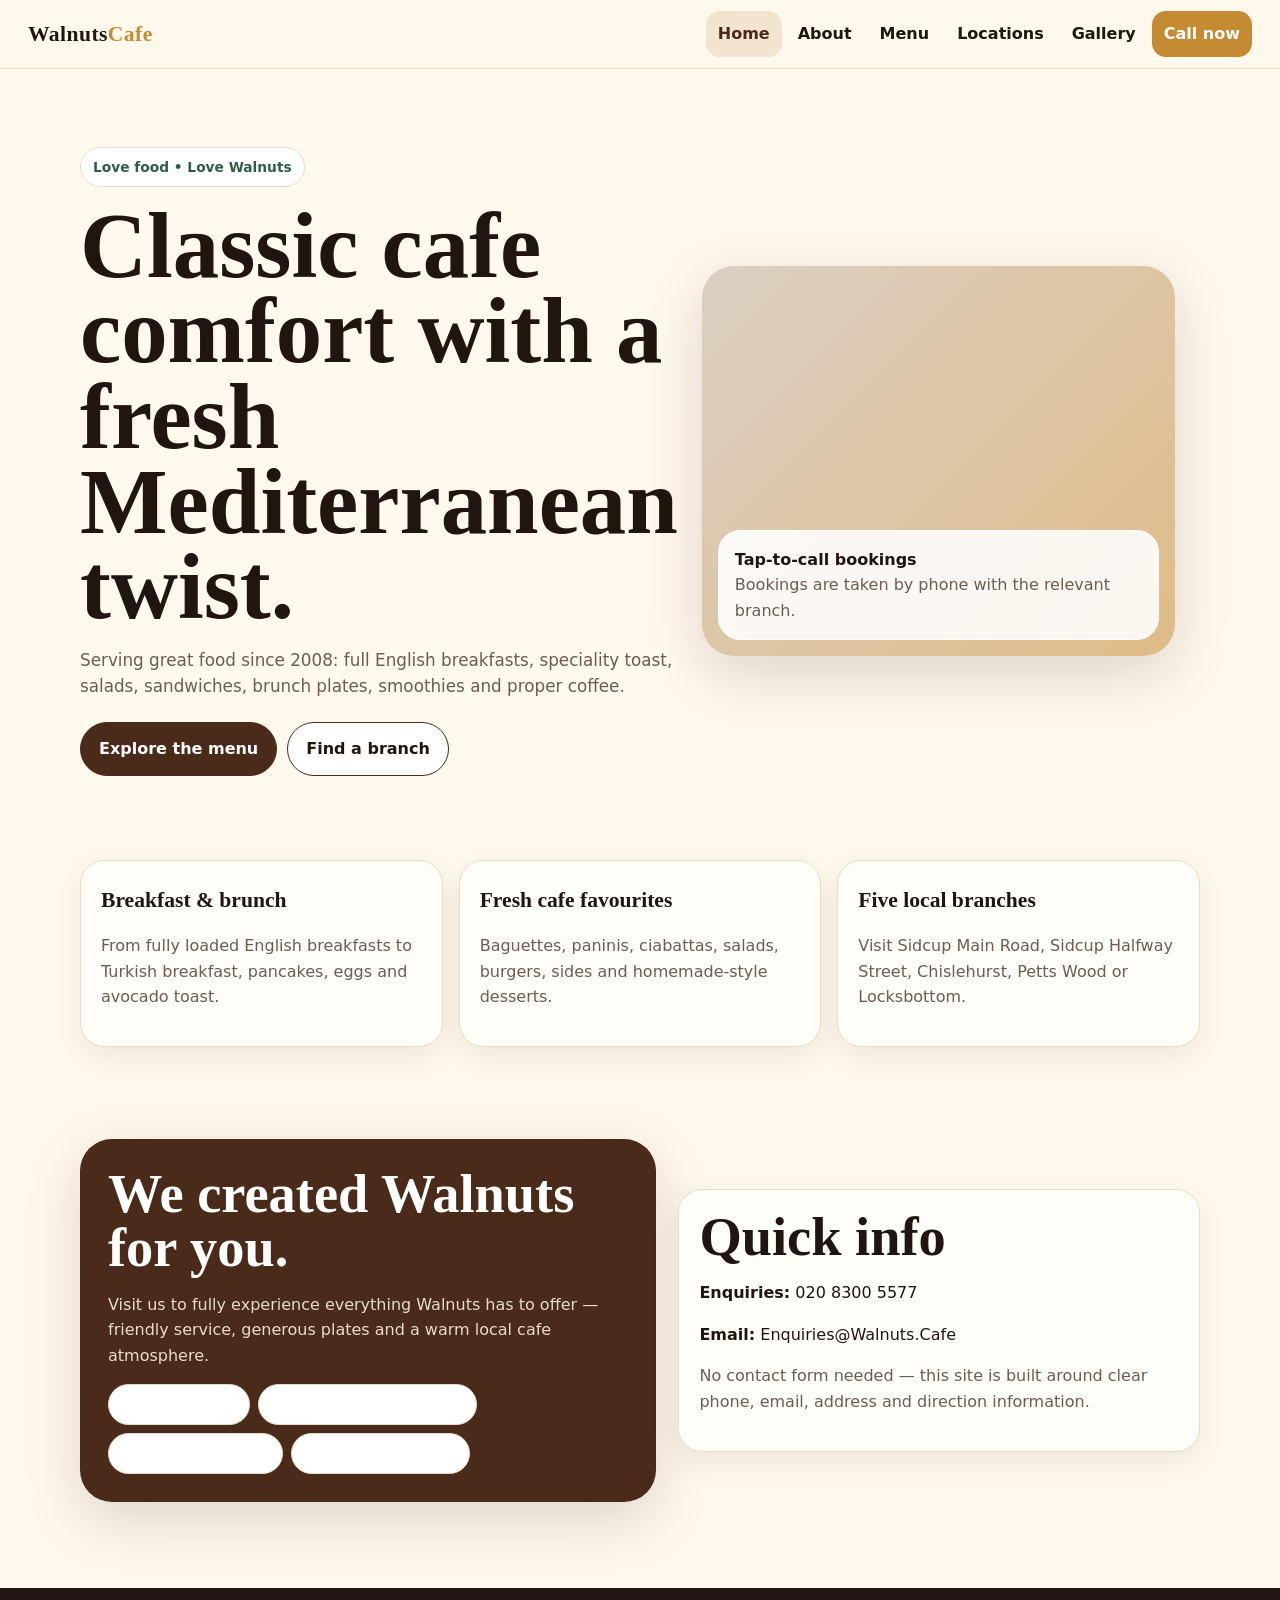
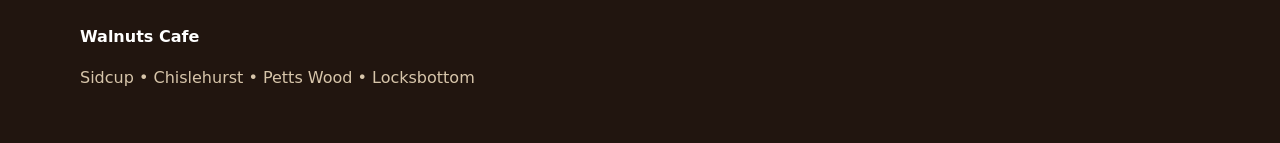
==== index.html @ d343a190 "Add files via upload" ====
<!doctype html><html lang="en-GB"><head><meta charset="utf-8"><meta name="viewport" content="width=device-width,initial-scale=1"><title>Walnuts Cafe | Breakfast, Brunch & Coffee in South East London</title><meta name="description" content="Walnuts Cafe serves British cafe favourites with Mediterranean influence across Sidcup, Chislehurst, Petts Wood and Locksbottom. View menu, branches and opening times."><link rel="canonical" href="https://walnutscafe.co.uk/"><meta property="og:title" content="Walnuts Cafe"><meta property="og:description" content="Classic breakfasts, brunch, salads, sandwiches and coffee across South East London."><meta property="og:type" content="website"><link rel="stylesheet" href="styles.css"><script type="application/ld+json">{"@context":"https://schema.org","@type":"Restaurant","name":"Walnuts Cafe","url":"https://walnutscafe.co.uk/","servesCuisine":["British","Cafe","Mediterranean"],"telephone":"020 8300 5577","email":"Enquiries@Walnuts.Cafe","priceRange":"££","areaServed":["Sidcup","Chislehurst","Petts Wood","Locksbottom"]}</script></head><body><header class="topbar"><nav class="nav"><a class="brand" href="index.html">Walnuts<span>Cafe</span></a><button class="menu-toggle">Menu</button><div class="links"><a class="active" href="index.html">Home</a><a href="about.html">About</a><a href="menu.html">Menu</a><a href="locations.html">Locations</a><a href="gallery.html">Gallery</a><a class="cta" href="tel:02083005577">Call now</a></div></nav></header><main><section class="hero"><div class="wrap hero-grid"><div><span class="eyebrow">Love food • Love Walnuts</span><h1 class="h1">Classic cafe comfort with a fresh Mediterranean twist.</h1><p class="lead">Serving great food since 2008: full English breakfasts, speciality toast, salads, sandwiches, brunch plates, smoothies and proper coffee.</p><div class="actions"><a class="btn primary" href="menu.html">Explore the menu</a><a class="btn ghost" href="locations.html">Find a branch</a></div></div><div class="photo-card"><div class="float"><strong>Tap-to-call bookings</strong><br><span class="muted">Bookings are taken by phone with the relevant branch.</span></div></div></div></section><section class="section"><div class="wrap cards"><article class="card reveal"><h3>Breakfast & brunch</h3><p class="muted">From fully loaded English breakfasts to Turkish breakfast, pancakes, eggs and avocado toast.</p></article><article class="card reveal"><h3>Fresh cafe favourites</h3><p class="muted">Baguettes, paninis, ciabattas, salads, burgers, sides and homemade-style desserts.</p></article><article class="card reveal"><h3>Five local branches</h3><p class="muted">Visit Sidcup Main Road, Sidcup Halfway Street, Chislehurst, Petts Wood or Locksbottom.</p></article></div></section><section class="section"><div class="wrap split"><div class="feature reveal"><h2>We created Walnuts for you.</h2><p class="muted">Visit us to fully experience everything Walnuts has to offer — friendly service, generous plates and a warm local cafe atmosphere.</p><div class="pill-row"><span class="pill">British classics</span><span class="pill">Mediterranean influence</span><span class="pill">Vegetarian options</span><span class="pill">Coffee & smoothies</span></div></div><div class="card reveal"><h2>Quick info</h2><p><strong>Enquiries:</strong> <a href="tel:02083005577">020 8300 5577</a></p><p><strong>Email:</strong> <a href="mailto:Enquiries@Walnuts.Cafe">Enquiries@Walnuts.Cafe</a></p><p class="muted">No contact form needed — this site is built around clear phone, email, address and direction information.</p></div></div></section></main><footer class="footer"><div class="wrap"><strong>Walnuts Cafe</strong><p class="muted">Sidcup • Chislehurst • Petts Wood • Locksbottom</p></div></footer><script src="script.js"></script></body></html>
---- styles.css ----
:root{--ink:#21150f;--muted:#6d5c4f;--cream:#fff8ed;--paper:#fffdf8;--gold:#c58b33;--coffee:#4a2b1a;--leaf:#2f5d46;--line:#eadcc7;--shadow:0 18px 60px rgba(52,31,18,.16);--radius:24px}*{box-sizing:border-box}html{scroll-behavior:smooth}body{margin:0;font-family:Inter,system-ui,-apple-system,Segoe UI,Roboto,Arial,sans-serif;background:var(--cream);color:var(--ink);line-height:1.6}img{max-width:100%;display:block}a{color:inherit;text-decoration:none}.topbar{position:sticky;top:0;z-index:50;background:rgba(255,248,237,.9);backdrop-filter:blur(14px);border-bottom:1px solid var(--line)}.nav{min-height:68px;display:flex;align-items:center;justify-content:space-between;padding:0 18px}.brand{font-family:Georgia,serif;font-size:1.35rem;font-weight:800;letter-spacing:.02em}.brand span{color:var(--gold)}.menu-toggle{border:0;background:var(--coffee);color:white;border-radius:999px;padding:11px 14px;font-weight:800}.links{display:none;position:absolute;left:12px;right:12px;top:74px;background:var(--paper);border:1px solid var(--line);box-shadow:var(--shadow);border-radius:20px;padding:14px}.links.open{display:grid;gap:10px}.links a{padding:12px;border-radius:14px;font-weight:750}.links a:hover,.links a.active{background:#f3e4cd;color:var(--coffee)}.cta{background:var(--gold)!important;color:#fff!important;text-align:center}.wrap{width:min(1120px,calc(100% - 32px));margin:auto}.hero{position:relative;overflow:hidden;padding:44px 0 22px}.hero-grid{display:grid;gap:24px}.eyebrow{display:inline-flex;gap:8px;align-items:center;background:#fff;border:1px solid var(--line);border-radius:999px;padding:8px 12px;color:var(--leaf);font-weight:800;font-size:.86rem}.h1{font-family:Georgia,serif;font-size:clamp(2.45rem,12vw,5.8rem);line-height:.92;margin:16px 0}.lead{font-size:1.05rem;color:var(--muted);max-width:58ch}.actions{display:flex;flex-wrap:wrap;gap:10px;margin-top:22px}.btn{display:inline-flex;justify-content:center;align-items:center;min-height:48px;padding:13px 18px;border-radius:999px;font-weight:850;border:1px solid var(--coffee)}.btn.primary{background:var(--coffee);color:#fff}.btn.ghost{background:#fff}.photo-card{min-height:390px;border-radius:32px;background:linear-gradient(135deg,rgba(74,43,26,.2),rgba(197,139,51,.55)),url('https://images.unsplash.com/photo-1554118811-1e0d58224f24?auto=format&fit=crop&w=1200&q=80') center/cover;box-shadow:var(--shadow);position:relative;overflow:hidden}.float{position:absolute;left:16px;right:16px;bottom:16px;background:rgba(255,255,255,.88);backdrop-filter:blur(10px);border-radius:22px;padding:16px;border:1px solid #fff}.section{padding:46px 0}.section h2{font-family:Georgia,serif;font-size:clamp(2rem,8vw,3.4rem);line-height:1;margin:0 0 14px}.muted{color:var(--muted)}.cards{display:grid;gap:16px}.card{background:var(--paper);border:1px solid var(--line);border-radius:var(--radius);padding:20px;box-shadow:0 10px 30px rgba(52,31,18,.08)}.card h3{margin:.1rem 0 .45rem;font-family:Georgia,serif;font-size:1.35rem}.pill-row{display:flex;flex-wrap:wrap;gap:8px}.pill{padding:8px 11px;border:1px solid var(--line);border-radius:999px;background:#fff;font-weight:750;font-size:.88rem}.split{display:grid;gap:22px}.feature{background:var(--coffee);color:#fff;border-radius:32px;padding:28px;box-shadow:var(--shadow)}.feature .muted{color:#eadcc7}.menu-tabs{position:sticky;top:68px;z-index:20;display:flex;gap:8px;overflow:auto;padding:10px 0;background:var(--cream)}.tab{white-space:nowrap;border:1px solid var(--line);background:#fff;border-radius:999px;padding:10px 14px;font-weight:850}.tab.active{background:var(--coffee);color:#fff}.menu-list{display:grid;gap:14px}.dish{display:grid;grid-template-columns:1fr auto;gap:12px;padding-bottom:14px;border-bottom:1px dashed #d8c4a7}.dish strong{font-size:1.02rem}.price{font-weight:900;color:var(--leaf)}.location-card{display:grid;gap:12px}.hours{font-size:.92rem;color:var(--muted)}.quick-actions{display:grid;grid-template-columns:1fr 1fr;gap:10px}.mini-btn{padding:11px 12px;border-radius:14px;background:#f3e4cd;font-weight:850;text-align:center}.gallery-grid{display:grid;grid-template-columns:repeat(2,1fr);gap:10px}.gallery-grid img{height:160px;width:100%;object-fit:cover;border-radius:18px}.footer{background:#21150f;color:#fff;padding:36px 0;margin-top:40px}.footer .muted{color:#d7c5aa}.reveal{opacity:0;transform:translateY(22px);transition:.7s ease}.reveal.visible{opacity:1;transform:none}@media(min-width:760px){.menu-toggle{display:none}.links{display:flex;position:static;background:transparent;border:0;box-shadow:none;padding:0;gap:4px}.links a{padding:10px 12px}.hero{padding:78px 0 38px}.hero-grid,.split{grid-template-columns:1.05fr .95fr;align-items:center}.cards{grid-template-columns:repeat(3,1fr)}.locations{grid-template-columns:repeat(2,1fr)}.gallery-grid{grid-template-columns:repeat(4,1fr)}.gallery-grid img{height:220px}}@media(min-width:1040px){.locations{grid-template-columns:repeat(3,1fr)}.nav{padding:0 28px}.gallery-grid img:nth-child(3n+1){height:300px;grid-row:span 2}}
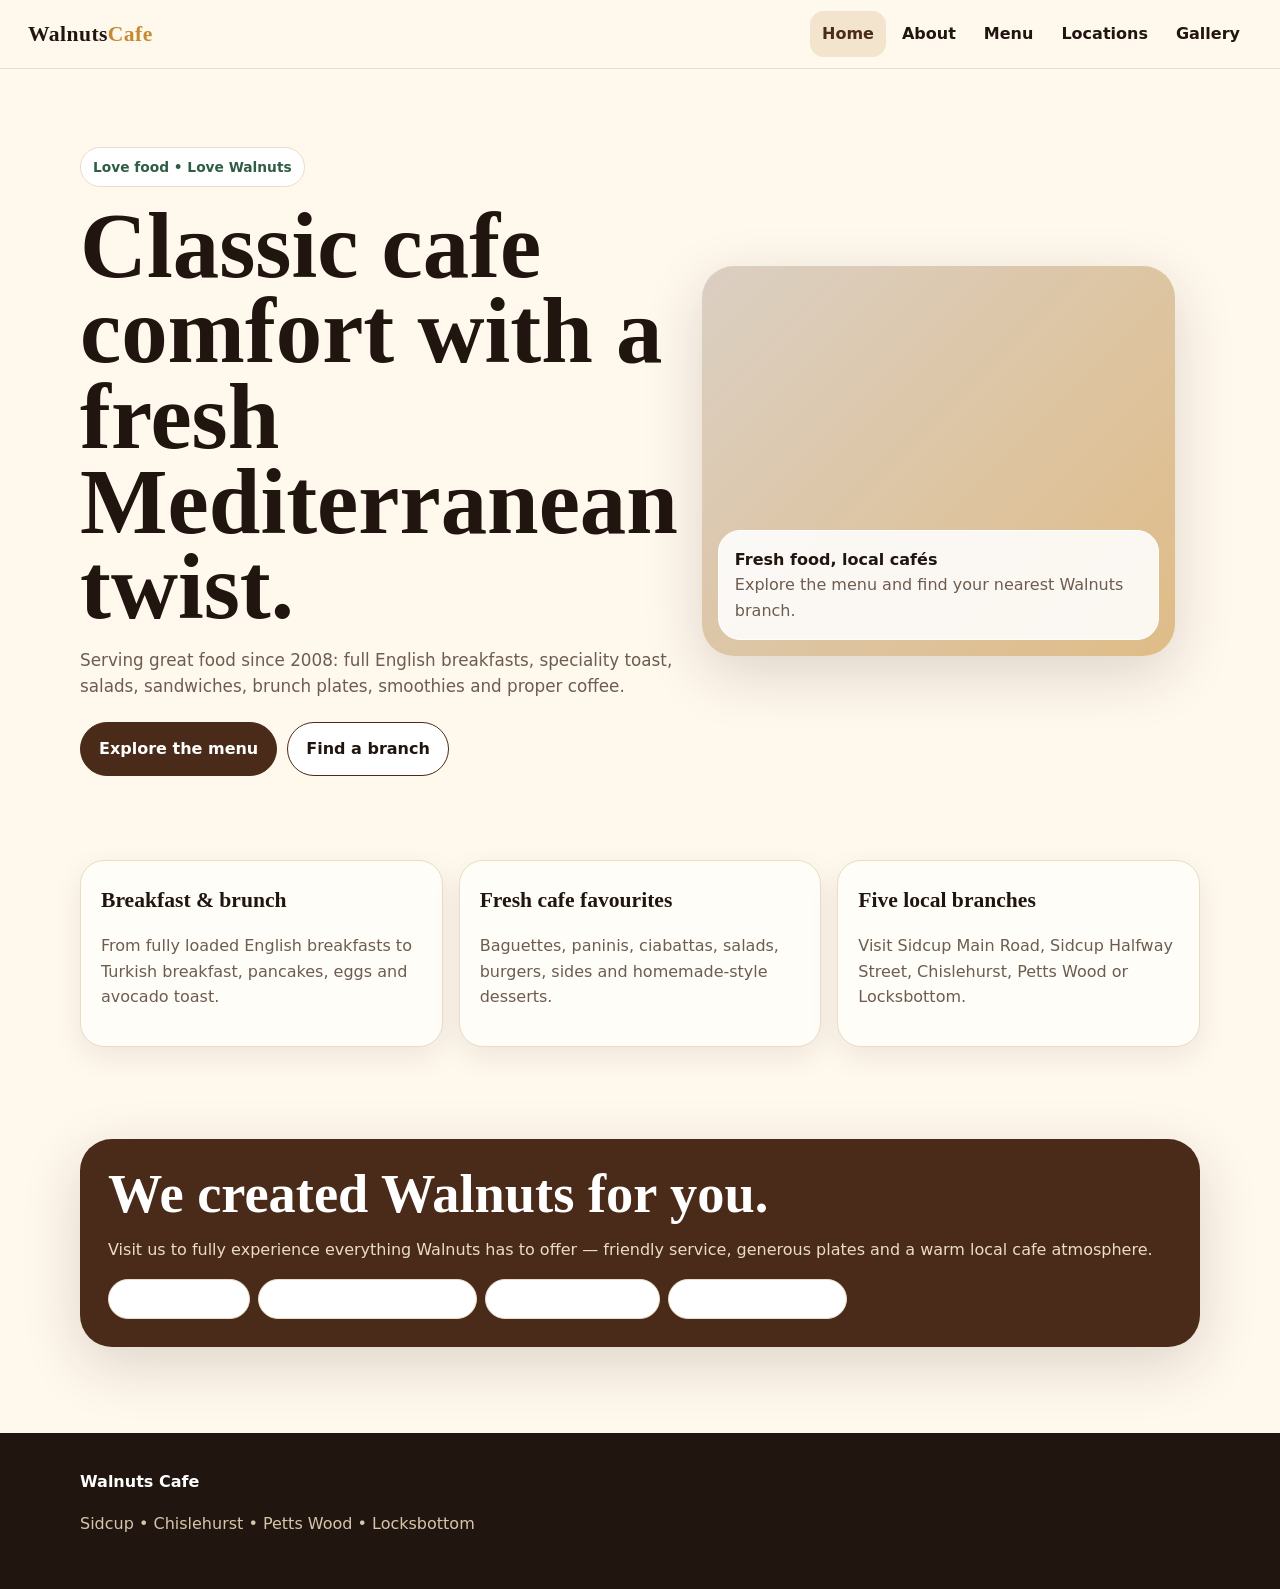
==== commit 8068619a: "update" ====
--- a/index.html
+++ b/index.html
@@ -1 +1 @@
-<!doctype html><html lang="en-GB"><head><meta charset="utf-8"><meta name="viewport" content="width=device-width,initial-scale=1"><title>Walnuts Cafe | Breakfast, Brunch & Coffee in South East London</title><meta name="description" content="Walnuts Cafe serves British cafe favourites with Mediterranean influence across Sidcup, Chislehurst, Petts Wood and Locksbottom. View menu, branches and opening times."><link rel="canonical" href="https://walnutscafe.co.uk/"><meta property="og:title" content="Walnuts Cafe"><meta property="og:description" content="Classic breakfasts, brunch, salads, sandwiches and coffee across South East London."><meta property="og:type" content="website"><link rel="stylesheet" href="styles.css"><script type="application/ld+json">{"@context":"https://schema.org","@type":"Restaurant","name":"Walnuts Cafe","url":"https://walnutscafe.co.uk/","servesCuisine":["British","Cafe","Mediterranean"],"telephone":"020 8300 5577","email":"Enquiries@Walnuts.Cafe","priceRange":"££","areaServed":["Sidcup","Chislehurst","Petts Wood","Locksbottom"]}</script></head><body><header class="topbar"><nav class="nav"><a class="brand" href="index.html">Walnuts<span>Cafe</span></a><button class="menu-toggle">Menu</button><div class="links"><a class="active" href="index.html">Home</a><a href="about.html">About</a><a href="menu.html">Menu</a><a href="locations.html">Locations</a><a href="gallery.html">Gallery</a><a class="cta" href="tel:02083005577">Call now</a></div></nav></header><main><section class="hero"><div class="wrap hero-grid"><div><span class="eyebrow">Love food • Love Walnuts</span><h1 class="h1">Classic cafe comfort with a fresh Mediterranean twist.</h1><p class="lead">Serving great food since 2008: full English breakfasts, speciality toast, salads, sandwiches, brunch plates, smoothies and proper coffee.</p><div class="actions"><a class="btn primary" href="menu.html">Explore the menu</a><a class="btn ghost" href="locations.html">Find a branch</a></div></div><div class="photo-card"><div class="float"><strong>Tap-to-call bookings</strong><br><span class="muted">Bookings are taken by phone with the relevant branch.</span></div></div></div></section><section class="section"><div class="wrap cards"><article class="card reveal"><h3>Breakfast & brunch</h3><p class="muted">From fully loaded English breakfasts to Turkish breakfast, pancakes, eggs and avocado toast.</p></article><article class="card reveal"><h3>Fresh cafe favourites</h3><p class="muted">Baguettes, paninis, ciabattas, salads, burgers, sides and homemade-style desserts.</p></article><article class="card reveal"><h3>Five local branches</h3><p class="muted">Visit Sidcup Main Road, Sidcup Halfway Street, Chislehurst, Petts Wood or Locksbottom.</p></article></div></section><section class="section"><div class="wrap split"><div class="feature reveal"><h2>We created Walnuts for you.</h2><p class="muted">Visit us to fully experience everything Walnuts has to offer — friendly service, generous plates and a warm local cafe atmosphere.</p><div class="pill-row"><span class="pill">British classics</span><span class="pill">Mediterranean influence</span><span class="pill">Vegetarian options</span><span class="pill">Coffee & smoothies</span></div></div><div class="card reveal"><h2>Quick info</h2><p><strong>Enquiries:</strong> <a href="tel:02083005577">020 8300 5577</a></p><p><strong>Email:</strong> <a href="mailto:Enquiries@Walnuts.Cafe">Enquiries@Walnuts.Cafe</a></p><p class="muted">No contact form needed — this site is built around clear phone, email, address and direction information.</p></div></div></section></main><footer class="footer"><div class="wrap"><strong>Walnuts Cafe</strong><p class="muted">Sidcup • Chislehurst • Petts Wood • Locksbottom</p></div></footer><script src="script.js"></script></body></html>
+<!doctype html><html lang="en-GB"><head><meta charset="utf-8"><meta name="viewport" content="width=device-width,initial-scale=1"><title>Walnuts Cafe | Breakfast, Brunch & Coffee in South East London</title><meta name="description" content="Walnuts Cafe serves British cafe favourites with Mediterranean influence across Sidcup, Chislehurst, Petts Wood and Locksbottom. View menu, branches and opening times."><link rel="canonical" href="https://walnutscafe.co.uk/"><meta property="og:title" content="Walnuts Cafe"><meta property="og:description" content="Classic breakfasts, brunch, salads, sandwiches and coffee across South East London."><meta property="og:type" content="website"><link rel="stylesheet" href="styles.css"><script type="application/ld+json">{"@context":"https://schema.org","@type":"Restaurant","name":"Walnuts Cafe","url":"https://walnutscafe.co.uk/","servesCuisine":["British","Cafe","Mediterranean"],"telephone":"020 8300 5577","email":"Enquiries@Walnuts.Cafe","priceRange":"££","areaServed":["Sidcup","Chislehurst","Petts Wood","Locksbottom"]}</script></head><body><header class="topbar"><nav class="nav"><a class="brand" href="index.html">Walnuts<span>Cafe</span></a><button class="menu-toggle">Menu</button><div class="links"><a class="active" href="index.html">Home</a><a href="about.html">About</a><a href="menu.html">Menu</a><a href="locations.html">Locations</a><a href="gallery.html">Gallery</a></div></nav></header><main><section class="hero"><div class="wrap hero-grid"><div><span class="eyebrow">Love food • Love Walnuts</span><h1 class="h1">Classic cafe comfort with a fresh Mediterranean twist.</h1><p class="lead">Serving great food since 2008: full English breakfasts, speciality toast, salads, sandwiches, brunch plates, smoothies and proper coffee.</p><div class="actions"><a class="btn primary" href="menu.html">Explore the menu</a><a class="btn ghost" href="locations.html">Find a branch</a></div></div><div class="photo-card"><div class="float"><strong>Fresh food, local cafés</strong><br><span class="muted">Explore the menu and find your nearest Walnuts branch.</span></div></div></div></section><section class="section"><div class="wrap cards"><article class="card reveal"><h3>Breakfast & brunch</h3><p class="muted">From fully loaded English breakfasts to Turkish breakfast, pancakes, eggs and avocado toast.</p></article><article class="card reveal"><h3>Fresh cafe favourites</h3><p class="muted">Baguettes, paninis, ciabattas, salads, burgers, sides and homemade-style desserts.</p></article><article class="card reveal"><h3>Five local branches</h3><p class="muted">Visit Sidcup Main Road, Sidcup Halfway Street, Chislehurst, Petts Wood or Locksbottom.</p></article></div></section><section class="section"><div class="wrap"><div class="feature reveal"><h2>We created Walnuts for you.</h2><p class="muted">Visit us to fully experience everything Walnuts has to offer — friendly service, generous plates and a warm local cafe atmosphere.</p><div class="pill-row"><span class="pill">British classics</span><span class="pill">Mediterranean influence</span><span class="pill">Vegetarian options</span><span class="pill">Coffee & smoothies</span></div></div></div></section></main><footer class="footer"><div class="wrap"><strong>Walnuts Cafe</strong><p class="muted">Sidcup • Chislehurst • Petts Wood • Locksbottom</p></div></footer><script src="script.js"></script></body></html>
--- a/styles.css
+++ b/styles.css
@@ -1 +1,3 @@
-:root{--ink:#21150f;--muted:#6d5c4f;--cream:#fff8ed;--paper:#fffdf8;--gold:#c58b33;--coffee:#4a2b1a;--leaf:#2f5d46;--line:#eadcc7;--shadow:0 18px 60px rgba(52,31,18,.16);--radius:24px}*{box-sizing:border-box}html{scroll-behavior:smooth}body{margin:0;font-family:Inter,system-ui,-apple-system,Segoe UI,Roboto,Arial,sans-serif;background:var(--cream);color:var(--ink);line-height:1.6}img{max-width:100%;display:block}a{color:inherit;text-decoration:none}.topbar{position:sticky;top:0;z-index:50;background:rgba(255,248,237,.9);backdrop-filter:blur(14px);border-bottom:1px solid var(--line)}.nav{min-height:68px;display:flex;align-items:center;justify-content:space-between;padding:0 18px}.brand{font-family:Georgia,serif;font-size:1.35rem;font-weight:800;letter-spacing:.02em}.brand span{color:var(--gold)}.menu-toggle{border:0;background:var(--coffee);color:white;border-radius:999px;padding:11px 14px;font-weight:800}.links{display:none;position:absolute;left:12px;right:12px;top:74px;background:var(--paper);border:1px solid var(--line);box-shadow:var(--shadow);border-radius:20px;padding:14px}.links.open{display:grid;gap:10px}.links a{padding:12px;border-radius:14px;font-weight:750}.links a:hover,.links a.active{background:#f3e4cd;color:var(--coffee)}.cta{background:var(--gold)!important;color:#fff!important;text-align:center}.wrap{width:min(1120px,calc(100% - 32px));margin:auto}.hero{position:relative;overflow:hidden;padding:44px 0 22px}.hero-grid{display:grid;gap:24px}.eyebrow{display:inline-flex;gap:8px;align-items:center;background:#fff;border:1px solid var(--line);border-radius:999px;padding:8px 12px;color:var(--leaf);font-weight:800;font-size:.86rem}.h1{font-family:Georgia,serif;font-size:clamp(2.45rem,12vw,5.8rem);line-height:.92;margin:16px 0}.lead{font-size:1.05rem;color:var(--muted);max-width:58ch}.actions{display:flex;flex-wrap:wrap;gap:10px;margin-top:22px}.btn{display:inline-flex;justify-content:center;align-items:center;min-height:48px;padding:13px 18px;border-radius:999px;font-weight:850;border:1px solid var(--coffee)}.btn.primary{background:var(--coffee);color:#fff}.btn.ghost{background:#fff}.photo-card{min-height:390px;border-radius:32px;background:linear-gradient(135deg,rgba(74,43,26,.2),rgba(197,139,51,.55)),url('https://images.unsplash.com/photo-1554118811-1e0d58224f24?auto=format&fit=crop&w=1200&q=80') center/cover;box-shadow:var(--shadow);position:relative;overflow:hidden}.float{position:absolute;left:16px;right:16px;bottom:16px;background:rgba(255,255,255,.88);backdrop-filter:blur(10px);border-radius:22px;padding:16px;border:1px solid #fff}.section{padding:46px 0}.section h2{font-family:Georgia,serif;font-size:clamp(2rem,8vw,3.4rem);line-height:1;margin:0 0 14px}.muted{color:var(--muted)}.cards{display:grid;gap:16px}.card{background:var(--paper);border:1px solid var(--line);border-radius:var(--radius);padding:20px;box-shadow:0 10px 30px rgba(52,31,18,.08)}.card h3{margin:.1rem 0 .45rem;font-family:Georgia,serif;font-size:1.35rem}.pill-row{display:flex;flex-wrap:wrap;gap:8px}.pill{padding:8px 11px;border:1px solid var(--line);border-radius:999px;background:#fff;font-weight:750;font-size:.88rem}.split{display:grid;gap:22px}.feature{background:var(--coffee);color:#fff;border-radius:32px;padding:28px;box-shadow:var(--shadow)}.feature .muted{color:#eadcc7}.menu-tabs{position:sticky;top:68px;z-index:20;display:flex;gap:8px;overflow:auto;padding:10px 0;background:var(--cream)}.tab{white-space:nowrap;border:1px solid var(--line);background:#fff;border-radius:999px;padding:10px 14px;font-weight:850}.tab.active{background:var(--coffee);color:#fff}.menu-list{display:grid;gap:14px}.dish{display:grid;grid-template-columns:1fr auto;gap:12px;padding-bottom:14px;border-bottom:1px dashed #d8c4a7}.dish strong{font-size:1.02rem}.price{font-weight:900;color:var(--leaf)}.location-card{display:grid;gap:12px}.hours{font-size:.92rem;color:var(--muted)}.quick-actions{display:grid;grid-template-columns:1fr 1fr;gap:10px}.mini-btn{padding:11px 12px;border-radius:14px;background:#f3e4cd;font-weight:850;text-align:center}.gallery-grid{display:grid;grid-template-columns:repeat(2,1fr);gap:10px}.gallery-grid img{height:160px;width:100%;object-fit:cover;border-radius:18px}.footer{background:#21150f;color:#fff;padding:36px 0;margin-top:40px}.footer .muted{color:#d7c5aa}.reveal{opacity:0;transform:translateY(22px);transition:.7s ease}.reveal.visible{opacity:1;transform:none}@media(min-width:760px){.menu-toggle{display:none}.links{display:flex;position:static;background:transparent;border:0;box-shadow:none;padding:0;gap:4px}.links a{padding:10px 12px}.hero{padding:78px 0 38px}.hero-grid,.split{grid-template-columns:1.05fr .95fr;align-items:center}.cards{grid-template-columns:repeat(3,1fr)}.locations{grid-template-columns:repeat(2,1fr)}.gallery-grid{grid-template-columns:repeat(4,1fr)}.gallery-grid img{height:220px}}@media(min-width:1040px){.locations{grid-template-columns:repeat(3,1fr)}.nav{padding:0 28px}.gallery-grid img:nth-child(3n+1){height:300px;grid-row:span 2}} 
+:root{--ink:#21150f;--muted:#6d5c4f;--cream:#fff8ed;--paper:#fffdf8;--gold:#c58b33;--coffee:#4a2b1a;--leaf:#2f5d46;--line:#eadcc7;--shadow:0 18px 60px rgba(52,31,18,.16);--radius:24px}*{box-sizing:border-box}html{scroll-behavior:smooth}body{margin:0;font-family:Inter,system-ui,-apple-system,Segoe UI,Roboto,Arial,sans-serif;background:var(--cream);color:var(--ink);line-height:1.6}img{max-width:100%;display:block}a{color:inherit;text-decoration:none}.topbar{position:sticky;top:0;z-index:50;background:rgba(255,248,237,.9);backdrop-filter:blur(14px);border-bottom:1px solid var(--line)}.nav{min-height:68px;display:flex;align-items:center;justify-content:space-between;padding:0 18px}.brand{font-family:Georgia,serif;font-size:1.35rem;font-weight:800;letter-spacing:.02em}.brand span{color:var(--gold)}.menu-toggle{border:0;background:var(--coffee);color:white;border-radius:999px;padding:11px 14px;font-weight:800}.links{display:none;position:absolute;left:12px;right:12px;top:74px;background:var(--paper);border:1px solid var(--line);box-shadow:var(--shadow);border-radius:20px;padding:14px}.links.open{display:grid;gap:10px}.links a{padding:12px;border-radius:14px;font-weight:750}.links a:hover,.links a.active{background:#f3e4cd;color:var(--coffee)}.wrap{width:min(1120px,calc(100% - 32px));margin:auto}.hero{position:relative;overflow:hidden;padding:44px 0 22px}.hero-grid{display:grid;gap:24px}.eyebrow{display:inline-flex;gap:8px;align-items:center;background:#fff;border:1px solid var(--line);border-radius:999px;padding:8px 12px;color:var(--leaf);font-weight:800;font-size:.86rem}.h1{font-family:Georgia,serif;font-size:clamp(2.45rem,12vw,5.8rem);line-height:.92;margin:16px 0}.lead{font-size:1.05rem;color:var(--muted);max-width:58ch}.actions{display:flex;flex-wrap:wrap;gap:10px;margin-top:22px}.btn{display:inline-flex;justify-content:center;align-items:center;min-height:48px;padding:13px 18px;border-radius:999px;font-weight:850;border:1px solid var(--coffee)}.btn.primary{background:var(--coffee);color:#fff}.btn.ghost{background:#fff}.photo-card{min-height:390px;border-radius:32px;background:linear-gradient(135deg,rgba(74,43,26,.2),rgba(197,139,51,.55)),url('https://images.unsplash.com/photo-1554118811-1e0d58224f24?auto=format&fit=crop&w=1200&q=80') center/cover;box-shadow:var(--shadow);position:relative;overflow:hidden}.float{position:absolute;left:16px;right:16px;bottom:16px;background:rgba(255,255,255,.88);backdrop-filter:blur(10px);border-radius:22px;padding:16px;border:1px solid #fff}.section{padding:46px 0}.section h2{font-family:Georgia,serif;font-size:clamp(2rem,8vw,3.4rem);line-height:1;margin:0 0 14px}.muted{color:var(--muted)}.cards{display:grid;gap:16px}.card{background:var(--paper);border:1px solid var(--line);border-radius:var(--radius);padding:20px;box-shadow:0 10px 30px rgba(52,31,18,.08)}.card h3{margin:.1rem 0 .45rem;font-family:Georgia,serif;font-size:1.35rem}.pill-row{display:flex;flex-wrap:wrap;gap:8px}.pill{padding:8px 11px;border:1px solid var(--line);border-radius:999px;background:#fff;font-weight:750;font-size:.88rem}.split{display:grid;gap:22px}.feature{background:var(--coffee);color:#fff;border-radius:32px;padding:28px;box-shadow:var(--shadow)}.feature .muted{color:#eadcc7}.menu-tabs{position:sticky;top:68px;z-index:20;display:flex;gap:8px;overflow:auto;padding:10px 0;background:var(--cream)}.tab{white-space:nowrap;border:1px solid var(--line);background:#fff;border-radius:999px;padding:10px 14px;font-weight:850}.tab.active{background:var(--coffee);color:#fff}.menu-list{display:grid;gap:14px}.dish{display:grid;grid-template-columns:1fr auto;gap:12px;padding-bottom:14px;border-bottom:1px dashed #d8c4a7}.dish strong{font-size:1.02rem}.price{font-weight:900;color:var(--leaf)}.location-card{display:grid;gap:12px}.hours{font-size:.92rem;color:var(--muted)}.quick-actions{display:grid;grid-template-columns:1fr 1fr;gap:10px}.mini-btn{padding:11px 12px;border-radius:14px;background:#f3e4cd;font-weight:850;text-align:center}.gallery-grid{display:grid;grid-template-columns:repeat(2,1fr);gap:10px}.gallery-grid img{height:160px;width:100%;object-fit:cover;border-radius:18px}.footer{background:#21150f;color:#fff;padding:36px 0;margin-top:40px}.footer .muted{color:#d7c5aa}.reveal{opacity:0;transform:translateY(22px);transition:.7s ease}.reveal.visible{opacity:1;transform:none}@media(min-width:760px){.menu-toggle{display:none}.links{display:flex;position:static;background:transparent;border:0;box-shadow:none;padding:0;gap:4px}.links a{padding:10px 12px}.hero{padding:78px 0 38px}.hero-grid,.split{grid-template-columns:1.05fr .95fr;align-items:center}.cards{grid-template-columns:repeat(3,1fr)}.locations{grid-template-columns:repeat(2,1fr)}.gallery-grid{grid-template-columns:repeat(4,1fr)}.gallery-grid img{height:220px}}@media(min-width:1040px){.locations{grid-template-columns:repeat(3,1fr)}.nav{padding:0 28px}.gallery-grid img:nth-child(3n+1){height:300px;grid-row:span 2}} 
+
+.quick-actions.single{grid-template-columns:1fr}
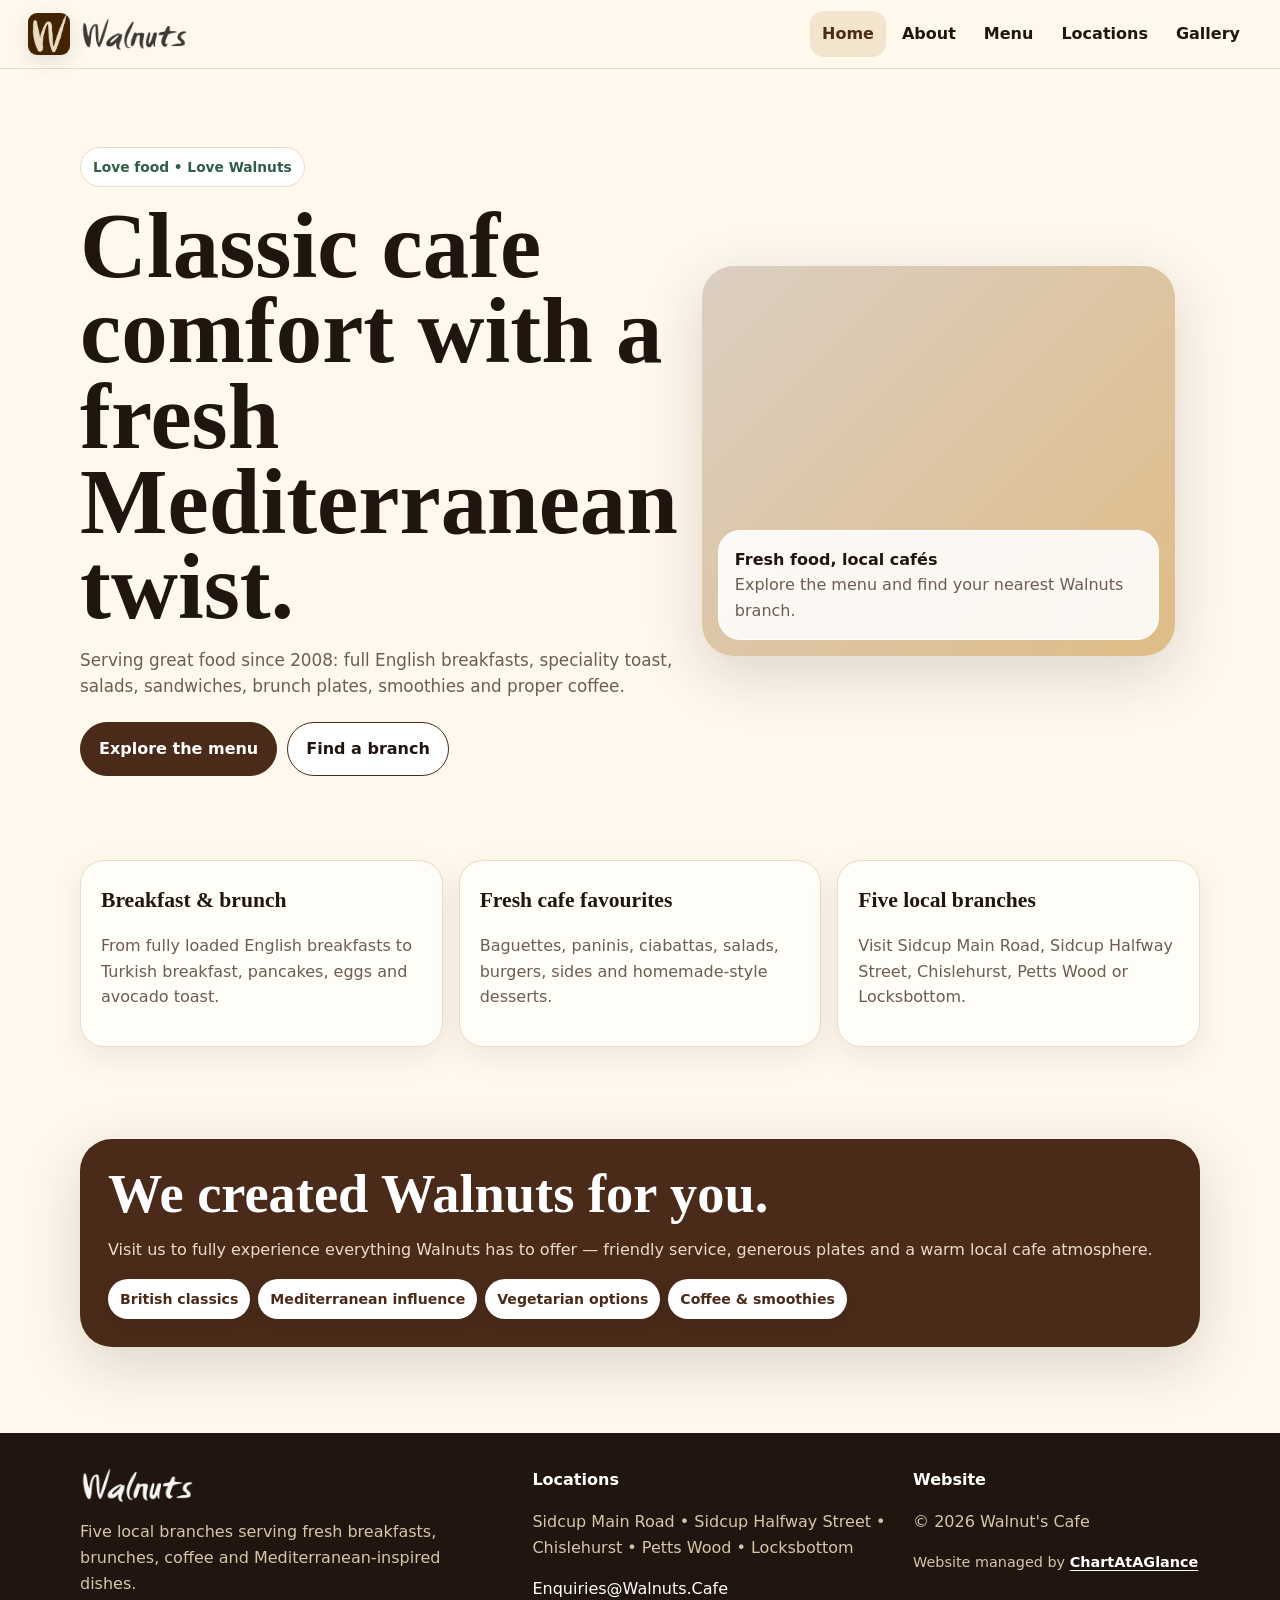
==== commit cbb40e1b: "fixed" ====
--- a/index.html
+++ b/index.html
@@ -1 +1 @@
-<!doctype html><html lang="en-GB"><head><meta charset="utf-8"><meta name="viewport" content="width=device-width,initial-scale=1"><title>Walnuts Cafe | Breakfast, Brunch & Coffee in South East London</title><meta name="description" content="Walnuts Cafe serves British cafe favourites with Mediterranean influence across Sidcup, Chislehurst, Petts Wood and Locksbottom. View menu, branches and opening times."><link rel="canonical" href="https://walnutscafe.co.uk/"><meta property="og:title" content="Walnuts Cafe"><meta property="og:description" content="Classic breakfasts, brunch, salads, sandwiches and coffee across South East London."><meta property="og:type" content="website"><link rel="stylesheet" href="styles.css"><script type="application/ld+json">{"@context":"https://schema.org","@type":"Restaurant","name":"Walnuts Cafe","url":"https://walnutscafe.co.uk/","servesCuisine":["British","Cafe","Mediterranean"],"telephone":"020 8300 5577","email":"Enquiries@Walnuts.Cafe","priceRange":"££","areaServed":["Sidcup","Chislehurst","Petts Wood","Locksbottom"]}</script></head><body><header class="topbar"><nav class="nav"><a class="brand" href="index.html">Walnuts<span>Cafe</span></a><button class="menu-toggle">Menu</button><div class="links"><a class="active" href="index.html">Home</a><a href="about.html">About</a><a href="menu.html">Menu</a><a href="locations.html">Locations</a><a href="gallery.html">Gallery</a></div></nav></header><main><section class="hero"><div class="wrap hero-grid"><div><span class="eyebrow">Love food • Love Walnuts</span><h1 class="h1">Classic cafe comfort with a fresh Mediterranean twist.</h1><p class="lead">Serving great food since 2008: full English breakfasts, speciality toast, salads, sandwiches, brunch plates, smoothies and proper coffee.</p><div class="actions"><a class="btn primary" href="menu.html">Explore the menu</a><a class="btn ghost" href="locations.html">Find a branch</a></div></div><div class="photo-card"><div class="float"><strong>Fresh food, local cafés</strong><br><span class="muted">Explore the menu and find your nearest Walnuts branch.</span></div></div></div></section><section class="section"><div class="wrap cards"><article class="card reveal"><h3>Breakfast & brunch</h3><p class="muted">From fully loaded English breakfasts to Turkish breakfast, pancakes, eggs and avocado toast.</p></article><article class="card reveal"><h3>Fresh cafe favourites</h3><p class="muted">Baguettes, paninis, ciabattas, salads, burgers, sides and homemade-style desserts.</p></article><article class="card reveal"><h3>Five local branches</h3><p class="muted">Visit Sidcup Main Road, Sidcup Halfway Street, Chislehurst, Petts Wood or Locksbottom.</p></article></div></section><section class="section"><div class="wrap"><div class="feature reveal"><h2>We created Walnuts for you.</h2><p class="muted">Visit us to fully experience everything Walnuts has to offer — friendly service, generous plates and a warm local cafe atmosphere.</p><div class="pill-row"><span class="pill">British classics</span><span class="pill">Mediterranean influence</span><span class="pill">Vegetarian options</span><span class="pill">Coffee & smoothies</span></div></div></div></section></main><footer class="footer"><div class="wrap"><strong>Walnuts Cafe</strong><p class="muted">Sidcup • Chislehurst • Petts Wood • Locksbottom</p></div></footer><script src="script.js"></script></body></html>
+<!doctype html><html lang="en-GB"><head><meta charset="utf-8"><meta name="viewport" content="width=device-width,initial-scale=1"><title>Walnuts Cafe | Breakfast, Brunch & Coffee in South East London</title><meta name="description" content="Walnuts Cafe serves British cafe favourites with Mediterranean influence across Sidcup, Chislehurst, Petts Wood and Locksbottom. View menu, branches and opening times."><link rel="canonical" href="https://walnutscafe.co.uk/"><meta property="og:title" content="Walnuts Cafe"><meta property="og:description" content="Classic breakfasts, brunch, salads, sandwiches and coffee across South East London."><meta property="og:type" content="website"><link rel="icon" href="assets/walnuts-W.jpg"><link rel="apple-touch-icon" href="assets/walnuts-W.jpg"><link rel="stylesheet" href="styles.css"><script type="application/ld+json">{"@context":"https://schema.org","@type":"Restaurant","name":"Walnuts Cafe","url":"https://walnutscafe.co.uk/","servesCuisine":["British","Cafe","Mediterranean"],"telephone":"020 8300 5577","email":"Enquiries@Walnuts.Cafe","priceRange":"££","areaServed":["Sidcup","Chislehurst","Petts Wood","Locksbottom"]}</script></head><body><header class="topbar"><nav class="nav"><a class="brand brand-logo" href="index.html" aria-label="Walnuts Cafe home"><img class="logo-icon" src="assets/walnuts-W.jpg" alt="Walnuts icon"><img class="logo-wordmark" src="assets/walnuts-logo.png" alt="Walnuts Cafe"></a><button class="menu-toggle">Menu</button><div class="links"><a class="active" href="index.html">Home</a><a href="about.html">About</a><a href="menu.html">Menu</a><a href="locations.html">Locations</a><a href="gallery.html">Gallery</a></div></nav></header><main><section class="hero"><div class="wrap hero-grid"><div><span class="eyebrow">Love food • Love Walnuts</span><h1 class="h1">Classic cafe comfort with a fresh Mediterranean twist.</h1><p class="lead">Serving great food since 2008: full English breakfasts, speciality toast, salads, sandwiches, brunch plates, smoothies and proper coffee.</p><div class="actions"><a class="btn primary" href="menu.html">Explore the menu</a><a class="btn ghost" href="locations.html">Find a branch</a></div></div><div class="photo-card"><div class="float"><strong>Fresh food, local cafés</strong><br><span class="muted">Explore the menu and find your nearest Walnuts branch.</span></div></div></div></section><section class="section"><div class="wrap cards"><article class="card reveal"><h3>Breakfast & brunch</h3><p class="muted">From fully loaded English breakfasts to Turkish breakfast, pancakes, eggs and avocado toast.</p></article><article class="card reveal"><h3>Fresh cafe favourites</h3><p class="muted">Baguettes, paninis, ciabattas, salads, burgers, sides and homemade-style desserts.</p></article><article class="card reveal"><h3>Five local branches</h3><p class="muted">Visit Sidcup Main Road, Sidcup Halfway Street, Chislehurst, Petts Wood or Locksbottom.</p></article></div></section><section class="section"><div class="wrap"><div class="feature reveal"><h2>We created Walnuts for you.</h2><p class="muted">Visit us to fully experience everything Walnuts has to offer — friendly service, generous plates and a warm local cafe atmosphere.</p><div class="pill-row"><span class="pill">British classics</span><span class="pill">Mediterranean influence</span><span class="pill">Vegetarian options</span><span class="pill">Coffee & smoothies</span></div></div></div></section></main><footer class="footer"><div class="wrap footer-grid"><div><a class="footer-brand" href="index.html"><img src="assets/walnuts-logo.png" alt="Walnuts Cafe"></a><p class="footer-text">Five local branches serving fresh breakfasts, brunches, coffee and Mediterranean-inspired dishes.</p></div><div><strong>Locations</strong><p class="muted">Sidcup Main Road • Sidcup Halfway Street • Chislehurst • Petts Wood • Locksbottom</p><p><a href="mailto:Enquiries@Walnuts.Cafe">Enquiries@Walnuts.Cafe</a></p></div><div><strong>Website</strong><p class="muted">© 2026 Walnut's Cafe</p><p class="footer-credit">Website managed by <a href="https://chartataglance.com" target="_blank" rel="noopener">ChartAtAGlance</a></p></div></div></footer><script src="script.js"></script></body></html>
--- a/styles.css
+++ b/styles.css
@@ -1,3 +1,7 @@
-:root{--ink:#21150f;--muted:#6d5c4f;--cream:#fff8ed;--paper:#fffdf8;--gold:#c58b33;--coffee:#4a2b1a;--leaf:#2f5d46;--line:#eadcc7;--shadow:0 18px 60px rgba(52,31,18,.16);--radius:24px}*{box-sizing:border-box}html{scroll-behavior:smooth}body{margin:0;font-family:Inter,system-ui,-apple-system,Segoe UI,Roboto,Arial,sans-serif;background:var(--cream);color:var(--ink);line-height:1.6}img{max-width:100%;display:block}a{color:inherit;text-decoration:none}.topbar{position:sticky;top:0;z-index:50;background:rgba(255,248,237,.9);backdrop-filter:blur(14px);border-bottom:1px solid var(--line)}.nav{min-height:68px;display:flex;align-items:center;justify-content:space-between;padding:0 18px}.brand{font-family:Georgia,serif;font-size:1.35rem;font-weight:800;letter-spacing:.02em}.brand span{color:var(--gold)}.menu-toggle{border:0;background:var(--coffee);color:white;border-radius:999px;padding:11px 14px;font-weight:800}.links{display:none;position:absolute;left:12px;right:12px;top:74px;background:var(--paper);border:1px solid var(--line);box-shadow:var(--shadow);border-radius:20px;padding:14px}.links.open{display:grid;gap:10px}.links a{padding:12px;border-radius:14px;font-weight:750}.links a:hover,.links a.active{background:#f3e4cd;color:var(--coffee)}.wrap{width:min(1120px,calc(100% - 32px));margin:auto}.hero{position:relative;overflow:hidden;padding:44px 0 22px}.hero-grid{display:grid;gap:24px}.eyebrow{display:inline-flex;gap:8px;align-items:center;background:#fff;border:1px solid var(--line);border-radius:999px;padding:8px 12px;color:var(--leaf);font-weight:800;font-size:.86rem}.h1{font-family:Georgia,serif;font-size:clamp(2.45rem,12vw,5.8rem);line-height:.92;margin:16px 0}.lead{font-size:1.05rem;color:var(--muted);max-width:58ch}.actions{display:flex;flex-wrap:wrap;gap:10px;margin-top:22px}.btn{display:inline-flex;justify-content:center;align-items:center;min-height:48px;padding:13px 18px;border-radius:999px;font-weight:850;border:1px solid var(--coffee)}.btn.primary{background:var(--coffee);color:#fff}.btn.ghost{background:#fff}.photo-card{min-height:390px;border-radius:32px;background:linear-gradient(135deg,rgba(74,43,26,.2),rgba(197,139,51,.55)),url('https://images.unsplash.com/photo-1554118811-1e0d58224f24?auto=format&fit=crop&w=1200&q=80') center/cover;box-shadow:var(--shadow);position:relative;overflow:hidden}.float{position:absolute;left:16px;right:16px;bottom:16px;background:rgba(255,255,255,.88);backdrop-filter:blur(10px);border-radius:22px;padding:16px;border:1px solid #fff}.section{padding:46px 0}.section h2{font-family:Georgia,serif;font-size:clamp(2rem,8vw,3.4rem);line-height:1;margin:0 0 14px}.muted{color:var(--muted)}.cards{display:grid;gap:16px}.card{background:var(--paper);border:1px solid var(--line);border-radius:var(--radius);padding:20px;box-shadow:0 10px 30px rgba(52,31,18,.08)}.card h3{margin:.1rem 0 .45rem;font-family:Georgia,serif;font-size:1.35rem}.pill-row{display:flex;flex-wrap:wrap;gap:8px}.pill{padding:8px 11px;border:1px solid var(--line);border-radius:999px;background:#fff;font-weight:750;font-size:.88rem}.split{display:grid;gap:22px}.feature{background:var(--coffee);color:#fff;border-radius:32px;padding:28px;box-shadow:var(--shadow)}.feature .muted{color:#eadcc7}.menu-tabs{position:sticky;top:68px;z-index:20;display:flex;gap:8px;overflow:auto;padding:10px 0;background:var(--cream)}.tab{white-space:nowrap;border:1px solid var(--line);background:#fff;border-radius:999px;padding:10px 14px;font-weight:850}.tab.active{background:var(--coffee);color:#fff}.menu-list{display:grid;gap:14px}.dish{display:grid;grid-template-columns:1fr auto;gap:12px;padding-bottom:14px;border-bottom:1px dashed #d8c4a7}.dish strong{font-size:1.02rem}.price{font-weight:900;color:var(--leaf)}.location-card{display:grid;gap:12px}.hours{font-size:.92rem;color:var(--muted)}.quick-actions{display:grid;grid-template-columns:1fr 1fr;gap:10px}.mini-btn{padding:11px 12px;border-radius:14px;background:#f3e4cd;font-weight:850;text-align:center}.gallery-grid{display:grid;grid-template-columns:repeat(2,1fr);gap:10px}.gallery-grid img{height:160px;width:100%;object-fit:cover;border-radius:18px}.footer{background:#21150f;color:#fff;padding:36px 0;margin-top:40px}.footer .muted{color:#d7c5aa}.reveal{opacity:0;transform:translateY(22px);transition:.7s ease}.reveal.visible{opacity:1;transform:none}@media(min-width:760px){.menu-toggle{display:none}.links{display:flex;position:static;background:transparent;border:0;box-shadow:none;padding:0;gap:4px}.links a{padding:10px 12px}.hero{padding:78px 0 38px}.hero-grid,.split{grid-template-columns:1.05fr .95fr;align-items:center}.cards{grid-template-columns:repeat(3,1fr)}.locations{grid-template-columns:repeat(2,1fr)}.gallery-grid{grid-template-columns:repeat(4,1fr)}.gallery-grid img{height:220px}}@media(min-width:1040px){.locations{grid-template-columns:repeat(3,1fr)}.nav{padding:0 28px}.gallery-grid img:nth-child(3n+1){height:300px;grid-row:span 2}} 
+:root{--ink:#21150f;--muted:#6d5c4f;--cream:#fff8ed;--paper:#fffdf8;--gold:#c58b33;--coffee:#4a2b1a;--leaf:#2f5d46;--line:#eadcc7;--shadow:0 18px 60px rgba(52,31,18,.16);--radius:24px}*{box-sizing:border-box}html{scroll-behavior:smooth}body{margin:0;font-family:Inter,system-ui,-apple-system,Segoe UI,Roboto,Arial,sans-serif;background:var(--cream);color:var(--ink);line-height:1.6}img{max-width:100%;display:block}a{color:inherit;text-decoration:none}.topbar{position:sticky;top:0;z-index:50;background:rgba(255,248,237,.9);backdrop-filter:blur(14px);border-bottom:1px solid var(--line)}.nav{min-height:68px;display:flex;align-items:center;justify-content:space-between;padding:0 18px}.brand{font-family:Georgia,serif;font-size:1.35rem;font-weight:800;letter-spacing:.02em}.brand span{color:var(--gold)}.brand-logo{display:flex;align-items:center;gap:10px}.logo-icon{width:42px;height:42px;border-radius:9px;object-fit:cover;box-shadow:0 6px 18px rgba(52,31,18,.12)}.logo-wordmark{height:30px;width:auto;max-width:152px;object-fit:contain}.menu-toggle{border:0;background:var(--coffee);color:white;border-radius:999px;padding:11px 14px;font-weight:800}.links{display:none;position:absolute;left:12px;right:12px;top:74px;background:var(--paper);border:1px solid var(--line);box-shadow:var(--shadow);border-radius:20px;padding:14px}.links.open{display:grid;gap:10px}.links a{padding:12px;border-radius:14px;font-weight:750}.links a:hover,.links a.active{background:#f3e4cd;color:var(--coffee)}.wrap{width:min(1120px,calc(100% - 32px));margin:auto}.hero{position:relative;overflow:hidden;padding:44px 0 22px}.hero-grid{display:grid;gap:24px}.eyebrow{display:inline-flex;gap:8px;align-items:center;background:#fff;border:1px solid var(--line);border-radius:999px;padding:8px 12px;color:var(--leaf);font-weight:800;font-size:.86rem}.h1{font-family:Georgia,serif;font-size:clamp(2.45rem,12vw,5.8rem);line-height:.92;margin:16px 0}.lead{font-size:1.05rem;color:var(--muted);max-width:58ch}.actions{display:flex;flex-wrap:wrap;gap:10px;margin-top:22px}.btn{display:inline-flex;justify-content:center;align-items:center;min-height:48px;padding:13px 18px;border-radius:999px;font-weight:850;border:1px solid var(--coffee)}.btn.primary{background:var(--coffee);color:#fff}.btn.ghost{background:#fff}.photo-card{min-height:390px;border-radius:32px;background:linear-gradient(135deg,rgba(74,43,26,.2),rgba(197,139,51,.55)),url('https://images.unsplash.com/photo-1554118811-1e0d58224f24?auto=format&fit=crop&w=1200&q=80') center/cover;box-shadow:var(--shadow);position:relative;overflow:hidden}.float{position:absolute;left:16px;right:16px;bottom:16px;background:rgba(255,255,255,.88);backdrop-filter:blur(10px);border-radius:22px;padding:16px;border:1px solid #fff}.section{padding:46px 0}.section h2{font-family:Georgia,serif;font-size:clamp(2rem,8vw,3.4rem);line-height:1;margin:0 0 14px}.muted{color:var(--muted)}.cards{display:grid;gap:16px}.card{background:var(--paper);border:1px solid var(--line);border-radius:var(--radius);padding:20px;box-shadow:0 10px 30px rgba(52,31,18,.08)}.card h3{margin:.1rem 0 .45rem;font-family:Georgia,serif;font-size:1.35rem}.pill-row{display:flex;flex-wrap:wrap;gap:8px}.pill{padding:8px 11px;border:1px solid rgba(255,255,255,.35);border-radius:999px;background:#fff;color:var(--coffee);font-weight:750;font-size:.88rem;box-shadow:0 6px 16px rgba(0,0,0,.08)}.split{display:grid;gap:22px}.feature{background:var(--coffee);color:#fff;border-radius:32px;padding:28px;box-shadow:var(--shadow)}.feature .muted{color:#eadcc7}.menu-tabs{position:sticky;top:68px;z-index:20;display:flex;gap:8px;overflow:auto;padding:10px 0;background:var(--cream)}.tab{white-space:nowrap;border:1px solid var(--line);background:#fff;border-radius:999px;padding:10px 14px;font-weight:850}.tab.active{background:var(--coffee);color:#fff}.menu-list{display:grid;gap:14px}.dish{display:grid;grid-template-columns:1fr auto;gap:12px;padding-bottom:14px;border-bottom:1px dashed #d8c4a7}.dish strong{font-size:1.02rem}.price{font-weight:900;color:var(--leaf)}.location-card{display:grid;gap:12px}.hours{font-size:.92rem;color:var(--muted)}.quick-actions{display:grid;grid-template-columns:1fr 1fr;gap:10px}.mini-btn{padding:11px 12px;border-radius:14px;background:#f3e4cd;font-weight:850;text-align:center}.gallery-grid{display:grid;grid-template-columns:repeat(2,1fr);gap:10px}.gallery-grid img{height:160px;width:100%;object-fit:cover;border-radius:18px}.footer{background:#21150f;color:#fff;padding:34px 0;margin-top:40px}.footer .muted{color:#d7c5aa}.footer-grid{display:grid;gap:22px}.footer-brand img{height:36px;width:auto;filter:brightness(0) invert(1) sepia(.15);opacity:.96}.footer-text{max-width:36ch;color:#d7c5aa}.footer a{text-decoration:none;color:#fff}.footer-credit{font-size:.9rem;color:#d7c5aa}.footer-credit a{font-weight:800;text-decoration:underline;text-underline-offset:3px}.reveal{opacity:0;transform:translateY(22px);transition:.7s ease}.reveal.visible{opacity:1;transform:none}@media(min-width:760px){.menu-toggle{display:none}.links{display:flex;position:static;background:transparent;border:0;box-shadow:none;padding:0;gap:4px}.links a{padding:10px 12px}.hero{padding:78px 0 38px}.hero-grid,.split{grid-template-columns:1.05fr .95fr;align-items:center}.cards{grid-template-columns:repeat(3,1fr)}.locations{grid-template-columns:repeat(2,1fr)}.gallery-grid{grid-template-columns:repeat(4,1fr)}.gallery-grid img{height:220px}}@media(min-width:1040px){.locations{grid-template-columns:repeat(3,1fr)}.nav{padding:0 28px}.gallery-grid img:nth-child(3n+1){height:300px;grid-row:span 2}} 
 
 .quick-actions.single{grid-template-columns:1fr}
+
+.warm{background:linear-gradient(180deg,#fff7ed,#fff)}
+
+@media(min-width:760px){.footer-grid{grid-template-columns:1.2fr 1fr .8fr}.logo-wordmark{height:34px;max-width:190px}}
